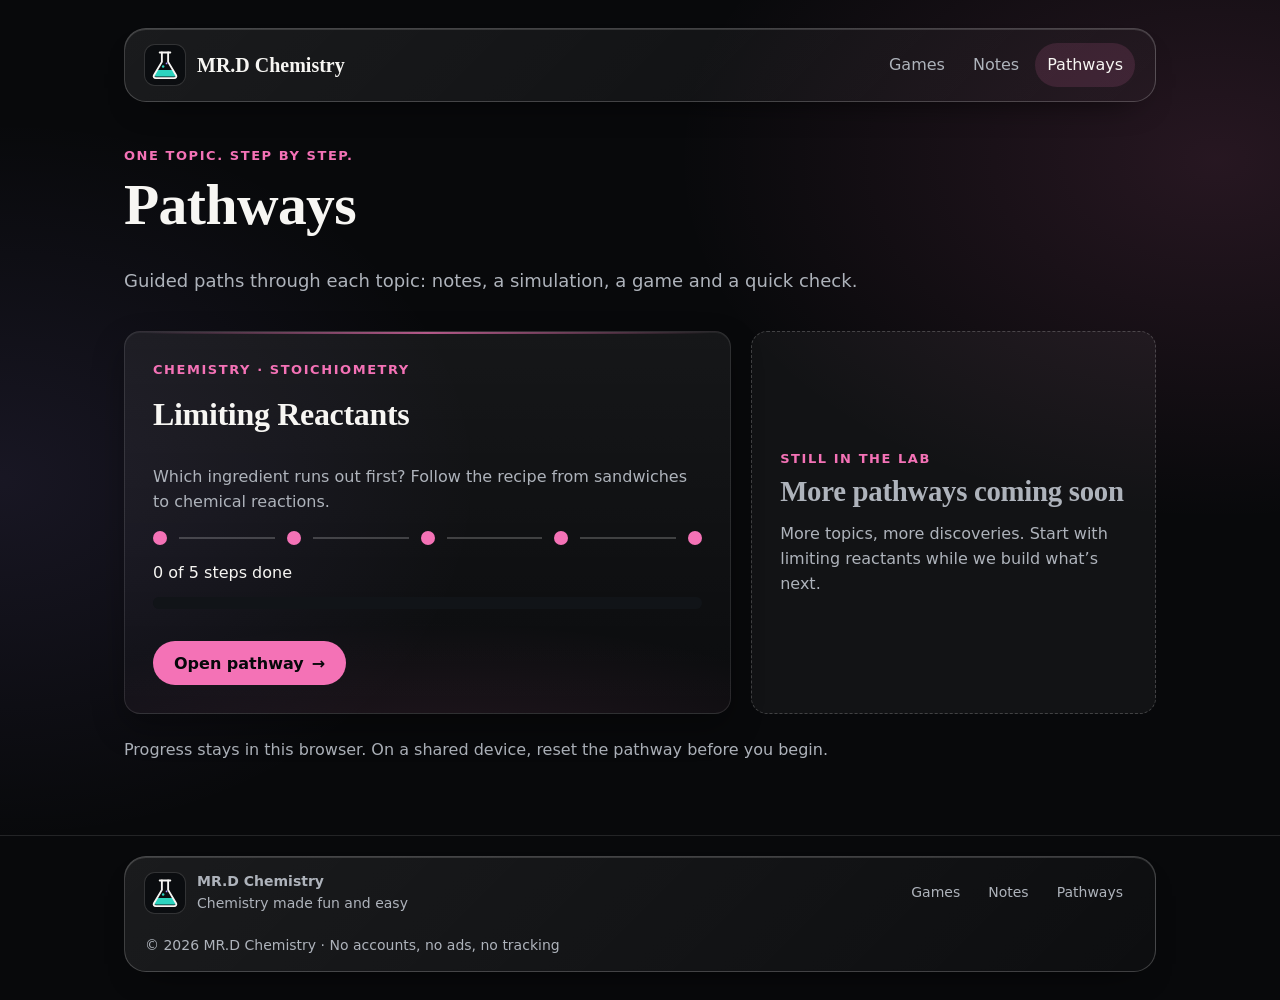
==== pathways/index.html @ d14702e9 "Add Pathways section with Limiting Reactants pathway and Recipe Builder sim New mrdchemistry.com/pat" ====
<!doctype html>
<html lang="en">
<head>
  <meta charset="utf-8">
  <meta name="viewport" content="width=device-width, initial-scale=1">
  <meta http-equiv="Content-Security-Policy" content="default-src 'self'; script-src 'self'; style-src 'self'; img-src 'self'; font-src 'none'; connect-src 'none'; object-src 'none'; base-uri 'none'; form-action 'none'">
  <title>Pathways | MR.D Chemistry</title>
  <meta name="description" content="Guided chemistry paths: notes, a simulation, a game and a quick check.">
  <meta name="theme-color" content="#08090b">
  <meta name="color-scheme" content="dark">
  <link rel="icon" href="../assets/favicon.svg" type="image/svg+xml">
  <link rel="stylesheet" href="../assets/site.css?v=20261103">
  <link rel="stylesheet" href="./assets/pathways.css?v=20261103">
  <script src="./assets/progress.js?v=20261103" defer></script>
  <script src="./assets/hub.js?v=20261103" defer></script>
</head>
<body class="pathways">
  <a class="skip-link" href="#main">Skip to content</a>
  <header class="site-header">
    <div class="wrap">
      <div class="site-header-inner">
        <a class="brand" href="../">
          <img class="brand-mark" src="../assets/favicon.svg" alt="" width="40" height="40">
          <span>MR.D Chemistry</span>
        </a>
        <nav class="top-nav" aria-label="Site"><a href="https://games.mrdchemistry.com/">Games</a>
          <a href="https://notes.mrdchemistry.com/">Notes</a>
          <a href="./" aria-current="page">Pathways</a></nav>
      </div>
    </div>
  </header>
  <main id="main" class="wrap ">
    <section class="intro" aria-labelledby="title">
      <p class="eyebrow">One topic. Step by step.</p>
      <h1 id="title">Pathways</h1>
      <p class="lead">Guided paths through each topic: notes, a simulation, a game and a quick check.</p>
    </section>
    <div class="pathway-grid">
      <article class="card pathway-card" data-status="ready" aria-labelledby="lr-title">
        <p class="eyebrow">Chemistry · Stoichiometry</p>
        <h2 id="lr-title">Limiting Reactants</h2>
        <p class="card-blurb">Which ingredient runs out first? Follow the recipe from sandwiches to chemical reactions.</p>
        <div class="pathway-preview" aria-hidden="true"><span class="preview-dot"></span><span class="preview-line"></span><span class="preview-dot"></span><span class="preview-line"></span><span class="preview-dot"></span><span class="preview-line"></span><span class="preview-dot"></span><span class="preview-line"></span><span class="preview-dot"></span></div>
        <div><span id="hub-progress">0 of 5 steps done</span><progress id="hub-meter" value="0" max="5" aria-labelledby="hub-progress"></progress></div>
        <div class="card-actions"><a class="btn btn-play" href="limiting-reactants/">Open pathway <span aria-hidden="true">→</span></a></div>
      </article>
      <section class="coming-soon" aria-labelledby="soon-title">
        <p class="eyebrow">Still in the lab</p>
        <h2 id="soon-title">More pathways coming soon</h2>
        <p>More topics, more discoveries. Start with limiting reactants while we build what’s next.</p>
      </section>
    </div>
    <p class="muted reset-area">Progress stays in this browser. On a shared device, reset the pathway before you begin.</p>
    <noscript><p class="notice">Turn on JavaScript to save and display your progress. You can still open the pathway and read the notes.</p></noscript>
  </main>
  <footer class="site-footer">
    <div class="wrap">
      <div class="footer-inner">
        <p class="footer-brand"><img class="brand-mark" src="../assets/favicon.svg" alt="" width="32" height="32"><span><strong>MR.D Chemistry</strong><br>Chemistry made fun and easy</span></p>
        <nav class="footer-nav" aria-label="Footer"><a href="https://games.mrdchemistry.com/">Games</a>
          <a href="https://notes.mrdchemistry.com/">Notes</a>
          <a href="./">Pathways</a></nav>
        <p class="footer-legal">© 2026 MR.D Chemistry · No accounts, no ads, no tracking</p>
      </div>
    </div>
  </footer>
</body>
</html>
---- assets/site.css ----
/*
  Mr. D's Chemistry Games — shared styles
  Used by the home page and every game page.
  Colours live in the :root block below; change them there and the whole site follows.
*/

:root {
  color-scheme: dark;

  /* Surfaces */
  --bg: #08090b;
  --bg-raised: #111418;
  --glass: rgba(255, 255, 255, 0.045);
  --glass-strong: rgba(255, 255, 255, 0.075);
  --line: rgba(255, 255, 255, 0.11);
  --line-strong: rgba(255, 255, 255, 0.2);

  /* Text */
  --text: #f7f6f3;
  --muted: #aeb3bb;
  --on-accent: #06080a;

  /* Chemistry accents */
  --teal: #2dd4bf;
  --teal-soft: rgba(45, 212, 191, 0.14);
  --amber: #fbbf24;
  --amber-soft: rgba(251, 191, 36, 0.14);
  --violet: #a78bfa;
  --violet-soft: rgba(167, 139, 250, 0.16);

  /* Feedback */
  --good: #34d399;
  --good-soft: rgba(52, 211, 153, 0.16);
  --bad: #fb7185;
  --bad-soft: rgba(251, 113, 133, 0.16);
  --focus: #fde68a;

  /* Shape and type */
  --radius: 16px;
  --radius-sm: 10px;
  --gutter: 16px;
  --maxw: 1080px;
  --serif: Georgia, "Times New Roman", Times, serif;
  --sans: system-ui, -apple-system, "Segoe UI", Roboto, "Helvetica Neue", Arial, sans-serif;
}

*,
*::before,
*::after {
  box-sizing: border-box;
}

[hidden] {
  display: none !important;
}

html {
  -webkit-text-size-adjust: 100%;
  text-size-adjust: 100%;
}

body {
  margin: 0;
  min-height: 100vh;
  min-height: 100svh; /* phones/iPads: the height with the browser toolbar showing, so short pages don't scroll */
  display: flex;
  flex-direction: column;
  background-color: var(--bg);
  background-image:
    radial-gradient(60rem 32rem at 90% -12rem, rgba(167, 139, 250, 0.10), transparent 70%),
    radial-gradient(50rem 30rem at -10% 4rem, rgba(45, 212, 191, 0.08), transparent 70%);
  background-repeat: no-repeat;
  color: var(--text);
  font-family: var(--sans);
  font-size: 1rem;
  line-height: 1.55;
  overflow-wrap: break-word;
}

h1,
h2,
h3 {
  font-family: var(--serif);
  font-weight: 700;
  line-height: 1.15;
  letter-spacing: -0.01em;
  margin: 0 0 0.5em;
}

p {
  margin: 0 0 1em;
}

a {
  color: var(--teal);
  text-underline-offset: 0.18em;
}

a:hover {
  color: #5eead4;
}

img,
svg {
  max-width: 100%;
}

:focus-visible {
  outline: 3px solid var(--focus);
  outline-offset: 3px;
}

.sr-only {
  position: absolute !important;
  width: 1px;
  height: 1px;
  padding: 0;
  margin: -1px;
  overflow: hidden;
  clip: rect(0, 0, 0, 0);
  white-space: nowrap;
  border: 0;
}

.wrap {
  width: 100%;
  max-width: var(--maxw);
  margin-left: auto;
  margin-right: auto;
  padding-left: var(--gutter);
  padding-right: var(--gutter);
}

/* ---------- Header ---------- */

.site-header {
  padding: 20px 0 8px;
}

.site-header-inner {
  display: flex;
  flex-wrap: wrap;
  align-items: center;
  justify-content: space-between;
  gap: 8px 20px;
}

.brand {
  display: flex;
  align-items: center;
  gap: 12px;
  margin: 0;
  font-family: var(--serif);
  font-size: clamp(1.4rem, 1.1rem + 1.6vw, 2rem);
  font-weight: 700;
  line-height: 1.15;
  color: var(--text);
  text-decoration: none;
}

.brand-mark {
  flex: none;
  width: 40px;
  height: 40px;
  border-radius: 10px;
  box-shadow: 0 0 0 1px var(--line);
}

.brand--small {
  font-size: 1rem;
  gap: 8px;
}

.brand--small .brand-mark {
  width: 28px;
  height: 28px;
  border-radius: 7px;
}

.header-link {
  display: inline-flex;
  align-items: center;
  min-height: 44px;
  font-size: 0.9375rem;
  color: var(--muted);
  text-decoration: none;
}

.header-link:hover {
  color: var(--text);
  text-decoration: underline;
}

/* ---------- Main + intro ---------- */

main {
  flex: 1 0 auto;
}

.intro {
  padding: 20px 0 28px;
  max-width: 40rem;
}

.eyebrow {
  margin: 0 0 6px;
  font-size: 0.8125rem;
  font-weight: 600;
  letter-spacing: 0.12em;
  text-transform: uppercase;
  color: var(--amber);
}

.lead {
  font-size: 1.125rem;
  color: var(--muted);
  margin: 0;
}

/* ---------- Buttons ---------- */

.btn {
  display: inline-flex;
  align-items: center;
  justify-content: center;
  gap: 8px;
  min-height: 44px;
  padding: 10px 20px;
  border: 1px solid transparent;
  border-radius: 999px;
  font: inherit;
  font-weight: 700;
  line-height: 1.2;
  text-align: center;
  text-decoration: none;
  cursor: pointer;
  touch-action: manipulation;
  -webkit-tap-highlight-color: transparent;
  transition: background-color 0.15s ease, border-color 0.15s ease, color 0.15s ease, transform 0.08s ease;
}

.btn:active {
  transform: translateY(1px);
}

.btn-primary {
  background: var(--teal);
  color: var(--on-accent);
}

.btn-primary:hover {
  background: #5eead4;
  color: var(--on-accent);
}

.btn-ghost {
  background: var(--glass);
  border-color: var(--line-strong);
  color: var(--text);
}

.btn-ghost:hover {
  background: var(--glass-strong);
  border-color: rgba(255, 255, 255, 0.35);
  color: var(--text);
}

.btn-lg {
  min-height: 52px;
  padding: 12px 32px;
  font-size: 1.125rem;
}

.btn-sm {
  min-height: 36px;
  padding: 6px 14px;
  font-size: 0.875rem;
}

/* ---------- Glass panel (shared by cards and games) ---------- */

.panel {
  position: relative;
  background:
    linear-gradient(180deg, rgba(255, 255, 255, 0.06), rgba(255, 255, 255, 0.02) 40%, rgba(255, 255, 255, 0.015));
  border: 1px solid var(--line);
  border-radius: var(--radius);
  box-shadow: inset 0 1px 0 rgba(255, 255, 255, 0.06), 0 18px 40px rgba(0, 0, 0, 0.35);
}

/* ---------- Game cards (home page) ---------- */

.game-grid {
  list-style: none;
  margin: 0;
  padding: 0;
  display: grid;
  grid-template-columns: repeat(auto-fill, minmax(min(100%, 260px), 1fr));
  gap: 16px;
}

.card {
  --accent: var(--teal);
  --accent-soft: var(--teal-soft);
  position: relative;
  display: flex;
  flex-direction: column;
  gap: 12px;
  padding: 20px;
  overflow: hidden;
  background:
    radial-gradient(120% 70% at 50% 125%, var(--accent-soft), transparent 70%),
    linear-gradient(180deg, rgba(255, 255, 255, 0.06), rgba(255, 255, 255, 0.015));
  border: 1px solid var(--line);
  border-radius: var(--radius);
  box-shadow: inset 0 1px 0 rgba(255, 255, 255, 0.06), 0 14px 32px rgba(0, 0, 0, 0.3);
  transition: border-color 0.2s ease, transform 0.2s ease;
}

/* thin "meniscus" line of colour along the top edge */
.card::before {
  content: "";
  position: absolute;
  top: 0;
  left: 20px;
  right: 20px;
  height: 2px;
  border-radius: 2px;
  background: linear-gradient(90deg, transparent, var(--accent), transparent);
  opacity: 0.7;
}

.card[data-accent="amber"] {
  --accent: var(--amber);
  --accent-soft: var(--amber-soft);
}

.card[data-accent="violet"] {
  --accent: var(--violet);
  --accent-soft: var(--violet-soft);
}

.card-icon {
  display: grid;
  place-items: center;
  width: 52px;
  height: 52px;
  border-radius: 14px;
  background: var(--accent-soft);
  border: 1px solid var(--line-strong);
  font-size: 28px;
  line-height: 1;
}

.card-title {
  margin: 4px 0 0;
  font-size: 1.375rem;
}

.card-blurb {
  margin: 0;
  color: var(--muted);
}

.card-actions {
  margin-top: auto;
  padding-top: 8px;
}

.card .btn-play {
  background: var(--accent);
  color: var(--on-accent);
}

/* Only on devices that really hover (mouse/trackpad): phones and iPads keep
   :hover stuck on whatever was tapped last. */
@media (hover: hover) {
  .card[data-status="ready"]:hover {
    border-color: var(--accent);
    transform: translateY(-2px);
  }

  .card .btn-play:hover {
    background: var(--text);
    color: var(--on-accent);
  }
}

/* No transform while pressed: a transform would shrink the card-sized ::after
   overlay below down to the button mid-click, so clicks on the card body would
   be lost. Show the press with a shadow instead. */
.card .btn-play:active {
  transform: none;
  box-shadow: inset 0 2px 6px rgba(0, 0, 0, 0.35);
}

/* make the whole card tappable, while the Play link stays the one real link */
.card .btn-play::after {
  content: "";
  position: absolute;
  top: 0;
  right: 0;
  bottom: 0;
  left: 0;
  border-radius: var(--radius);
}

.card[data-status="coming-soon"] .card-icon {
  filter: grayscale(0.6);
  opacity: 0.85;
}

.badge {
  display: inline-flex;
  align-items: center;
  min-height: 36px;
  padding: 6px 14px;
  border: 1px dashed var(--line-strong);
  border-radius: 999px;
  font-size: 0.875rem;
  font-weight: 600;
  color: var(--muted);
}

.notice {
  padding: 20px;
  color: var(--muted);
}

/* ---------- Footer ---------- */

.site-footer {
  margin-top: 56px;
  border-top: 1px solid var(--line);
  padding: 20px 0 28px;
  font-size: 0.875rem;
  color: var(--muted);
}

.site-footer p {
  margin: 0;
}

kbd {
  display: inline-block;
  min-width: 1.6em;
  padding: 0 0.35em;
  border: 1px solid var(--line-strong);
  border-bottom-width: 2px;
  border-radius: 5px;
  background: var(--glass);
  font-family: var(--sans);
  font-size: 0.85em;
  line-height: 1.5;
  text-align: center;
}

@media (min-width: 720px) {
  :root {
    --gutter: 24px;
  }

  .site-header {
    padding-top: 28px;
  }

  .intro {
    padding: 28px 0 36px;
  }
}

@media (prefers-reduced-motion: reduce) {
  *,
  *::before,
  *::after {
    animation-duration: 0.01ms !important;
    animation-iteration-count: 1 !important;
    transition-duration: 0.01ms !important;
    scroll-behavior: auto !important;
  }

  .card[data-status="ready"]:hover,
  .btn:active {
    transform: none;
  }
}
---- pathways/assets/pathways.css ----
/* Pathways: static rose-tinted glass, shared by the hub, lesson and check. */
:root { --rose: #f472b6; --rose-soft: rgba(244, 114, 182, 0.13); }
body.pathways {
  background-color: var(--bg);
  background-image: radial-gradient(45rem 30rem at 95% 10rem, rgba(244,114,182,.13), transparent 75%), radial-gradient(40rem 30rem at 0 30rem, rgba(167,139,250,.10), transparent 75%);
}
.pathways a { color: var(--rose); }
.pathways a:hover { color: #fbcfe8; }
.pathways .brand { color: var(--text); min-height: 44px; }
.pathways .site-header-inner, .pathways .footer-inner {
  padding: 14px 20px; border: 1px solid var(--line-strong); border-radius: 22px;
  background: linear-gradient(135deg, rgba(255,255,255,.075), rgba(255,255,255,.025));
  box-shadow: inset 0 1px 0 rgba(255,255,255,.15), 0 16px 36px -24px #000;
}
.pathways .brand { font-size: 1.25rem; }
.pathways .top-nav, .pathways .footer-nav { display: flex; flex-wrap: wrap; gap: 4px; }
.pathways .top-nav a, .pathways .footer-nav a { display: inline-flex; align-items: center; justify-content: center; min-height: 44px; padding: 8px 12px; border-radius: 999px; color: var(--muted); text-decoration: none; }
.pathways .top-nav a[aria-current], .pathways .top-nav a:hover, .pathways .footer-nav a:hover { color: var(--text); background: var(--rose-soft); }
.skip-link { position: absolute; top: -100px; left: 16px; z-index: 10; padding: 12px 18px; background: var(--bg-raised); }
.skip-link:focus { top: 10px; }
.pathways main { padding-top: 24px; }
.pathways .intro { max-width: 46rem; padding-top: 12px; }
.pathways h1 { font-size: clamp(2.3rem, 5vw, 3.6rem); }
.pathways h2 { font-size: clamp(1.35rem, 3vw, 1.8rem); }
.pathways .eyebrow { color: var(--rose); }
.pathways .btn-rose { background: var(--rose); color: var(--on-accent); }
.pathways .btn-rose:hover { background: #f9a8d4; color: var(--on-accent); }
.pathways .btn-ghost { color: var(--text); }
.pathways .btn-sm { min-height: 44px; }
.pathways .btn:disabled { cursor: default; opacity: .7; }
.pathways .panel { background: radial-gradient(90% 100% at 0 0, var(--rose-soft), transparent 75%), linear-gradient(160deg, rgba(255,255,255,.055), rgba(255,255,255,.02)); }
.pathways .panel-pad { padding: clamp(20px, 4vw, 32px); }
.pathways .muted { color: var(--muted); }
.pathways .back-link { display: inline-flex; align-items: center; min-height: 44px; margin-bottom: 8px; }
.pathway-grid { display: grid; grid-template-columns: 1.5fr 1fr; gap: 20px; }
.pathways .pathway-card { --accent: var(--rose); --accent-soft: var(--rose-soft); padding: 28px; gap: 16px; }
.pathway-card h2 { font-size: 2rem; }
.pathway-card p { margin: 0; }
.pathway-card .card-actions { margin-top: 8px; }
.pathway-preview { display: flex; gap: 12px; align-items: center; color: var(--rose); }
.preview-dot { width: 14px; height: 14px; border-radius: 50%; background: currentColor; }
.preview-line { flex: 1; height: 2px; background: var(--line-strong); }
.pathways .coming-soon { display: flex; flex-direction: column; justify-content: center; padding: 28px; background: var(--glass); color: var(--muted); border: 1px dashed var(--line-strong); border-radius: var(--radius); }
.coming-soon h2 { color: var(--muted); }
.coming-soon p:last-child { margin: 0; }
.pathways progress { display: block; width: 100%; height: 12px; margin: 12px 0 0; border: 0; border-radius: 999px; overflow: hidden; background: var(--bg-raised); accent-color: var(--rose); }
.pathways progress::-webkit-progress-bar { background: var(--bg-raised); border-radius: 999px; }
.pathways progress::-webkit-progress-value { background: var(--rose); border-radius: 999px; }
.pathways progress::-moz-progress-bar { background: var(--rose); border-radius: 999px; }
.pathway-layout { display: grid; grid-template-columns: minmax(0, 1fr) 270px; gap: 32px; align-items: start; }
.progress-summary p { margin: 0; }
.path-stations { list-style: none; padding: 0; margin: 24px 0 0; }
.station { position: relative; padding: 0 0 20px 62px; }
.station::before { content: ''; position: absolute; left: 22px; top: 42px; bottom: 0; width: 2px; background: var(--line-strong); }
.station:last-child::before { display: none; }
.station-number { position: absolute; left: 0; top: 0; width: 46px; height: 46px; display: grid; place-items: center; border-radius: 50%; border: 1px solid var(--line-strong); background: var(--bg-raised); font-weight: 700; }
.station-body { padding: 20px; border: 1px solid var(--line); border-radius: var(--radius); background: var(--glass); }
.station h2 { font-size: 1.3rem; margin-top: 6px; }
.station p { margin-bottom: 10px; color: var(--muted); }
.station-status { font-size: .8125rem; font-weight: 700; color: var(--muted); }
.station[data-state="next"] .station-body { background: var(--rose-soft); border-color: var(--rose); }
.station[data-state="next"] .station-number { background: var(--rose); color: var(--on-accent); }
.station[data-state="next"] .station-status { color: var(--rose); }
.station[data-state="done"] .station-number { border-color: var(--good); color: var(--good); }
.station[data-state="done"] .station-status { color: var(--good); }
.step-anyway { display: inline-flex; align-items: center; min-height: 44px; font-size: .875rem; padding: 8px 0; }
.pathways .lock-hint { font-size: .875rem; margin: 4px 0 0; }
.mole-note img { display: block; margin: 0 auto 16px; }
.mole-note p:last-child { margin-bottom: 0; }
.reset-area { margin-top: 24px; }
.reset-actions, .quiz-actions { display: flex; flex-wrap: wrap; gap: 12px; }
.reset-area p { margin: 10px 0 0; font-size: .875rem; }
.completion { display: flex; align-items: center; gap: 24px; margin-top: 24px; border-color: var(--good); }
.completion img { flex: none; }
.completion p { margin: 0; }
.pathways .reading-width { max-width: 800px; }
.lesson { display: grid; gap: 20px; }
.lesson h2 { margin-bottom: 16px; }
.lesson p:last-child { margin: 0; }
.lesson-intro { display: flex; align-items: center; gap: 20px; }
.lesson-intro img { flex: none; }
.equation { font-size: 1.2rem; font-weight: 700; color: var(--text); line-height: 1.7; }
.formula { padding: 14px 16px; border-left: 3px solid var(--rose); background: var(--glass); border-radius: 0 var(--radius-sm) var(--radius-sm) 0; }
.lesson ol { padding-left: 24px; margin-bottom: 0; }
.lesson li + li { margin-top: 10px; }
.lesson dl { margin: 0; }
.lesson dt { font-weight: 700; color: var(--rose); }
.lesson dd { margin: 4px 0 16px; }
.lesson dd:last-child { margin-bottom: 0; }
.finish-notes { margin-top: 24px; }
.quiz-shell { max-width: 760px; }
.question-count { color: var(--rose); font-weight: 700; }
.quiz-question { line-height: 1.5; font-family: var(--sans); font-size: 1.2rem; letter-spacing: normal; }
.quiz-options { border: 0; margin: 20px 0; padding: 0; min-width: 0; }
.quiz-options legend, .numeric-label { font-weight: 600; margin-bottom: 10px; }
.choice { display: flex; align-items: center; gap: 12px; min-height: 52px; padding: 12px 16px; margin-top: 10px; border: 1px solid #747780; background: var(--glass); border-radius: var(--radius-sm); cursor: pointer; }
.choice:has(input:checked) { border-color: var(--rose); background: var(--rose-soft); }
.choice:has(input:focus-visible) { outline: 3px solid var(--focus); outline-offset: 3px; }
.choice input { accent-color: var(--rose); width: 20px; height: 20px; margin: 0; flex: none; }
.numeric-label { display: block; margin-top: 20px; }
.numeric-answer { width: 100%; max-width: 320px; min-height: 48px; padding: 10px 14px; border: 1px solid #747780; border-radius: var(--radius-sm); color: var(--text); background: var(--bg-raised); font: inherit; }
.numeric-help { margin-top: 8px; color: var(--muted); font-size: .875rem; }
.quiz-error { color: var(--bad); margin-top: 12px; }
.feedback { margin-top: 24px; padding: 20px; border-radius: var(--radius); border: 1px solid var(--bad); background: var(--bad-soft); }
.feedback.is-correct { border-color: var(--good); background: var(--good-soft); }
.feedback h3 { font-family: var(--sans); font-size: 1.125rem; }
.feedback p { margin: 0; }
.quiz-actions { margin-top: 24px; }
.score { font-size: 3rem; font-weight: 700; color: var(--rose); margin: 8px 0; }
.pathways .footer-inner { display: flex; align-items: center; justify-content: space-between; flex-wrap: wrap; gap: 20px; }
.pathways .footer-brand { display: flex; align-items: center; gap: 12px; }
.pathways .footer-legal { width: 100%; }
@media (max-width: 760px) {
  .pathway-grid, .pathway-layout { grid-template-columns: minmax(0, 1fr); }
  .pathway-layout { gap: 24px; }
  .mole-note { display: flex; align-items: center; gap: 16px; }
  .mole-note img { width: 80px; height: 80px; margin: 0; flex: none; }
}
@media (max-width: 440px) {
  .pathways .site-header-inner { padding: 12px; gap: 8px; }
  .pathways .top-nav { width: 100%; }
  .pathways .top-nav a { flex: 1; }
  .station { padding-left: 50px; }
  .station-body { padding: 16px; }
  .station-number { width: 38px; height: 38px; }
  .station::before { left: 18px; top: 38px; }
  .lesson-intro, .completion { flex-direction: column; align-items: flex-start; gap: 12px; }
  .lesson-intro img { width: 80px; height: 80px; }
}
@media (prefers-reduced-motion: reduce) {
  .pathways *, .pathways *::before, .pathways *::after { animation: none !important; transition: none !important; scroll-behavior: auto !important; }
}
@media (prefers-contrast: more), (prefers-reduced-transparency: reduce) {
  .pathways .panel, .pathways .card, .pathways .station-body, .pathways .site-header-inner, .pathways .footer-inner { background: var(--bg-raised); border-color: var(--muted); }
}
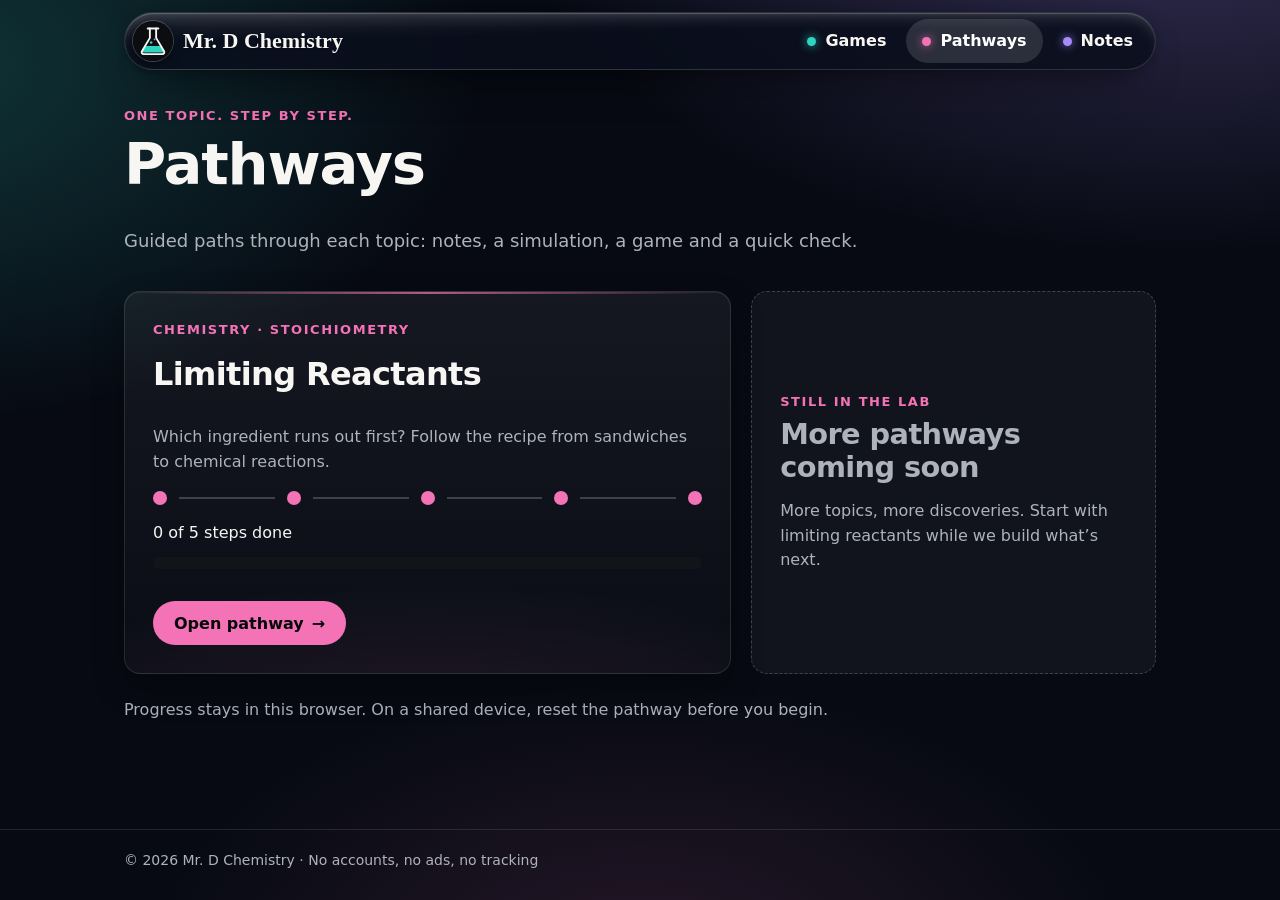
==== commit 9892e0cc: "Unify the site look: shared bar, unit strip, compact cards - Rename to Mr. D Chemistry; navigation o" ====
--- a/pathways/index.html
+++ b/pathways/index.html
@@ -4,28 +4,31 @@
   <meta charset="utf-8">
   <meta name="viewport" content="width=device-width, initial-scale=1">
   <meta http-equiv="Content-Security-Policy" content="default-src 'self'; script-src 'self'; style-src 'self'; img-src 'self'; font-src 'none'; connect-src 'none'; object-src 'none'; base-uri 'none'; form-action 'none'">
-  <title>Pathways | MR.D Chemistry</title>
+  <title>Pathways — Mr. D Chemistry</title>
   <meta name="description" content="Guided chemistry paths: notes, a simulation, a game and a quick check.">
   <meta name="theme-color" content="#08090b">
   <meta name="color-scheme" content="dark">
   <link rel="icon" href="../assets/favicon.svg" type="image/svg+xml">
   <link rel="stylesheet" href="../assets/site.css?v=20261103">
-  <link rel="stylesheet" href="./assets/pathways.css?v=20261103">
+  <link rel="stylesheet" href="../assets/site-bar.css?v=20261115b">
+  <link rel="stylesheet" href="./assets/pathways.css?v=20261115">
   <script src="./assets/progress.js?v=20261103" defer></script>
   <script src="./assets/hub.js?v=20261103" defer></script>
 </head>
-<body class="pathways">
+<body class="pathways has-site-bar">
   <a class="skip-link" href="#main">Skip to content</a>
-  <header class="site-header">
+  <header class="site-bar-wrap">
     <div class="wrap">
-      <div class="site-header-inner">
-        <a class="brand" href="../">
-          <img class="brand-mark" src="../assets/favicon.svg" alt="" width="40" height="40">
-          <span>MR.D Chemistry</span>
+      <div class="site-bar">
+        <a class="site-bar-brand" href="https://mrdchemistry.com/">
+          <img src="../assets/favicon.svg" alt="" width="40" height="40">
+          <span>Mr. D Chemistry</span>
         </a>
-        <nav class="top-nav" aria-label="Site"><a href="https://games.mrdchemistry.com/">Games</a>
-          <a href="https://notes.mrdchemistry.com/">Notes</a>
-          <a href="./" aria-current="page">Pathways</a></nav>
+        <nav class="site-bar-nav" aria-label="Site">
+          <a class="nav-games" href="https://games.mrdchemistry.com/">Games</a>
+          <a class="nav-pathways" href="https://mrdchemistry.com/pathways/" aria-current="page">Pathways</a>
+          <a class="nav-notes" href="https://notes.mrdchemistry.com/">Notes</a>
+        </nav>
       </div>
     </div>
   </header>
@@ -53,16 +56,6 @@
     <p class="muted reset-area">Progress stays in this browser. On a shared device, reset the pathway before you begin.</p>
     <noscript><p class="notice">Turn on JavaScript to save and display your progress. You can still open the pathway and read the notes.</p></noscript>
   </main>
-  <footer class="site-footer">
-    <div class="wrap">
-      <div class="footer-inner">
-        <p class="footer-brand"><img class="brand-mark" src="../assets/favicon.svg" alt="" width="32" height="32"><span><strong>MR.D Chemistry</strong><br>Chemistry made fun and easy</span></p>
-        <nav class="footer-nav" aria-label="Footer"><a href="https://games.mrdchemistry.com/">Games</a>
-          <a href="https://notes.mrdchemistry.com/">Notes</a>
-          <a href="./">Pathways</a></nav>
-        <p class="footer-legal">© 2026 MR.D Chemistry · No accounts, no ads, no tracking</p>
-      </div>
-    </div>
-  </footer>
+  <footer class="site-foot"><div class="wrap"><p>© 2026 Mr. D Chemistry · No accounts, no ads, no tracking</p></div></footer>
 </body>
 </html>
--- a/assets/site-bar.css
+++ b/assets/site-bar.css
@@ -0,0 +1,235 @@
+/*
+  Mr. D Chemistry — shared site bar, page background and heading style.
+  ONE copy of this file lives in each site's assets/ folder (games, notes, and the
+  homepage repo for Pathways). Keep the copies identical: edit shared/site-bar.css,
+  then copy it over the others.
+
+  Use:  <body class="has-site-bar"> and the header markup in shared/SPEC.md.
+  Needs the variables from site.css (--text, --muted, --teal, --violet, --serif, --sans).
+*/
+
+:root {
+  --field: #070a13;
+  --pink: #f472b6;
+}
+
+/* ---------- Page background: the homepage's colour field, turned down ---------- */
+
+body.has-site-bar {
+  background-color: var(--field);
+  background-image:
+    radial-gradient(60rem 34rem at 92% -8rem, rgba(167, 139, 250, 0.30), transparent 70%),
+    radial-gradient(52rem 32rem at -8% 4rem, rgba(45, 212, 191, 0.22), transparent 70%),
+    radial-gradient(44rem 26rem at 50% 108%, rgba(244, 114, 182, 0.13), transparent 70%);
+  background-repeat: no-repeat;
+}
+
+/* ---------- Headings: bold sans everywhere; serif is for the brand name only ---------- */
+
+body.has-site-bar h1,
+body.has-site-bar h2,
+body.has-site-bar h3 {
+  font-family: var(--sans);
+  font-weight: 800;
+  letter-spacing: -0.02em;
+}
+
+/* ---------- The bar ---------- */
+
+.site-bar-wrap {
+  position: relative;
+  z-index: 20;
+  padding: 14px 0 0;
+}
+
+.site-bar {
+  display: flex;
+  align-items: center;
+  width: -webkit-fit-content;
+  width: fit-content;
+  max-width: 100%;
+  padding: 6px 18px 6px 6px;
+  border: 1px solid rgba(255, 255, 255, 0.14);
+  border-radius: 999px;
+  background-color: rgba(10, 14, 28, 0.86);
+  background-image: radial-gradient(120% 90% at 0% 0%, rgba(255, 255, 255, 0.08), rgba(255, 255, 255, 0) 55%);
+  box-shadow:
+    inset 0 1px 1px rgba(255, 255, 255, 0.2),
+    inset 0 12px 20px -16px rgba(255, 255, 255, 0.42),
+    0 22px 44px -20px rgba(0, 0, 0, 0.8),
+    0 2px 8px rgba(0, 0, 0, 0.22);
+}
+
+.site-bar-brand {
+  display: inline-flex;
+  align-items: center;
+  gap: 10px;
+  min-height: 44px;
+  margin: 0;
+  font-family: var(--serif);
+  font-size: 1.25rem;
+  font-weight: 700;
+  line-height: 1.15;
+  color: var(--text);
+  text-decoration: none;
+  text-shadow: 0 1px 2px rgba(0, 0, 0, 0.35);
+}
+
+.site-bar-brand:hover {
+  color: #fff;
+}
+
+.site-bar-brand img {
+  flex: none;
+  width: 34px;
+  height: 34px;
+  border-radius: 999px;
+  box-shadow: 0 0 0 1px rgba(255, 255, 255, 0.22), 0 4px 10px rgba(0, 0, 0, 0.4);
+}
+
+/* Phones: Games / Pathways / Notes float in a tab bar at the bottom of the screen */
+.site-bar-nav {
+  position: fixed;
+  z-index: 30;
+  left: 0;
+  right: 0;
+  bottom: 12px;
+  display: grid;
+  grid-template-columns: 1fr 1fr 1fr;
+  gap: 4px;
+  width: min(420px, calc(100% - 24px));
+  margin: 0 auto;
+  padding: 5px;
+  border: 1px solid rgba(255, 255, 255, 0.14);
+  border-radius: 999px;
+  background-color: rgba(10, 14, 28, 0.94);
+  box-shadow: inset 0 1px 1px rgba(255, 255, 255, 0.2), 0 22px 44px -20px rgba(0, 0, 0, 0.8), 0 2px 8px rgba(0, 0, 0, 0.3);
+}
+
+.site-bar-nav a {
+  display: inline-flex;
+  align-items: center;
+  justify-content: center;
+  gap: 9px;
+  min-height: 48px;
+  padding: 0 12px;
+  border-radius: 999px;
+  color: var(--text);
+  font-weight: 700;
+  text-decoration: none;
+  -webkit-tap-highlight-color: transparent;
+  transition: background-color 0.2s ease;
+}
+
+.site-bar-nav a::before {
+  content: "";
+  flex: none;
+  width: 9px;
+  height: 9px;
+  border-radius: 50%;
+  background: var(--teal);
+  box-shadow: 0 0 10px rgba(45, 212, 191, 0.8);
+}
+
+.site-bar-nav .nav-pathways::before {
+  background: var(--pink);
+  box-shadow: 0 0 10px rgba(244, 114, 182, 0.8);
+}
+
+.site-bar-nav .nav-notes::before {
+  background: var(--violet);
+  box-shadow: 0 0 10px rgba(167, 139, 250, 0.8);
+}
+
+.site-bar-nav a:hover,
+.site-bar-nav a:active,
+.site-bar-nav a[aria-current="page"] {
+  background-color: rgba(255, 255, 255, 0.13);
+  color: #fff;
+}
+
+/* room at the bottom of the page so the phone tab bar never covers the last line */
+@media (max-width: 719px) {
+  body.has-site-bar {
+    padding-bottom: 84px;
+  }
+
+  html {
+    scroll-padding-bottom: 84px;
+  }
+}
+
+/* 720px and up: one bar across the top, brand left, links right; it stays put while scrolling */
+@media (min-width: 720px) {
+  html {
+    scroll-padding-top: 86px;
+  }
+
+  .site-bar-wrap {
+    position: -webkit-sticky;
+    position: sticky;
+    top: 0;
+    padding-top: 12px;
+  }
+
+  .site-bar {
+    justify-content: space-between;
+    gap: 16px;
+    width: auto;
+    padding: 6px 6px 6px 8px;
+  }
+
+  .site-bar-brand {
+    font-size: 1.375rem;
+  }
+
+  .site-bar-brand img {
+    width: 40px;
+    height: 40px;
+  }
+
+  .site-bar-nav {
+    position: static;
+    display: flex;
+    gap: 4px;
+    width: auto;
+    margin: 0;
+    padding: 0;
+    border: 0;
+    background: none;
+    box-shadow: none;
+  }
+
+  .site-bar-nav a {
+    min-height: 44px;
+    padding: 0 16px;
+  }
+}
+
+/* ---------- Footer: name and promise only (no links; the bar has them) ---------- */
+
+.site-foot {
+  margin-top: 56px;
+  border-top: 1px solid var(--line);
+  padding: 20px 0 28px;
+  font-size: 0.875rem;
+  color: var(--muted);
+}
+
+.site-foot p {
+  margin: 0;
+}
+
+@media (prefers-reduced-motion: reduce) {
+  .site-bar-nav a {
+    transition: none;
+  }
+}
+
+@media (prefers-contrast: more) {
+  .site-bar,
+  .site-bar-nav {
+    background-color: #0b0f1d;
+    border-color: var(--muted);
+  }
+}
--- a/pathways/assets/pathways.css
+++ b/pathways/assets/pathways.css
@@ -1,21 +1,7 @@
 /* Pathways: static rose-tinted glass, shared by the hub, lesson and check. */
 :root { --rose: #f472b6; --rose-soft: rgba(244, 114, 182, 0.13); }
-body.pathways {
-  background-color: var(--bg);
-  background-image: radial-gradient(45rem 30rem at 95% 10rem, rgba(244,114,182,.13), transparent 75%), radial-gradient(40rem 30rem at 0 30rem, rgba(167,139,250,.10), transparent 75%);
-}
-.pathways a { color: var(--rose); }
-.pathways a:hover { color: #fbcfe8; }
-.pathways .brand { color: var(--text); min-height: 44px; }
-.pathways .site-header-inner, .pathways .footer-inner {
-  padding: 14px 20px; border: 1px solid var(--line-strong); border-radius: 22px;
-  background: linear-gradient(135deg, rgba(255,255,255,.075), rgba(255,255,255,.025));
-  box-shadow: inset 0 1px 0 rgba(255,255,255,.15), 0 16px 36px -24px #000;
-}
-.pathways .brand { font-size: 1.25rem; }
-.pathways .top-nav, .pathways .footer-nav { display: flex; flex-wrap: wrap; gap: 4px; }
-.pathways .top-nav a, .pathways .footer-nav a { display: inline-flex; align-items: center; justify-content: center; min-height: 44px; padding: 8px 12px; border-radius: 999px; color: var(--muted); text-decoration: none; }
-.pathways .top-nav a[aria-current], .pathways .top-nav a:hover, .pathways .footer-nav a:hover { color: var(--text); background: var(--rose-soft); }
+.pathways main a { color: var(--rose); }
+.pathways main a:hover { color: #fbcfe8; }
 .skip-link { position: absolute; top: -100px; left: 16px; z-index: 10; padding: 12px 18px; background: var(--bg-raised); }
 .skip-link:focus { top: 10px; }
 .pathways main { padding-top: 24px; }
@@ -107,9 +93,6 @@
 .feedback p { margin: 0; }
 .quiz-actions { margin-top: 24px; }
 .score { font-size: 3rem; font-weight: 700; color: var(--rose); margin: 8px 0; }
-.pathways .footer-inner { display: flex; align-items: center; justify-content: space-between; flex-wrap: wrap; gap: 20px; }
-.pathways .footer-brand { display: flex; align-items: center; gap: 12px; }
-.pathways .footer-legal { width: 100%; }
 @media (max-width: 760px) {
   .pathway-grid, .pathway-layout { grid-template-columns: minmax(0, 1fr); }
   .pathway-layout { gap: 24px; }
@@ -117,9 +100,6 @@
   .mole-note img { width: 80px; height: 80px; margin: 0; flex: none; }
 }
 @media (max-width: 440px) {
-  .pathways .site-header-inner { padding: 12px; gap: 8px; }
-  .pathways .top-nav { width: 100%; }
-  .pathways .top-nav a { flex: 1; }
   .station { padding-left: 50px; }
   .station-body { padding: 16px; }
   .station-number { width: 38px; height: 38px; }
@@ -131,5 +111,5 @@
   .pathways *, .pathways *::before, .pathways *::after { animation: none !important; transition: none !important; scroll-behavior: auto !important; }
 }
 @media (prefers-contrast: more), (prefers-reduced-transparency: reduce) {
-  .pathways .panel, .pathways .card, .pathways .station-body, .pathways .site-header-inner, .pathways .footer-inner { background: var(--bg-raised); border-color: var(--muted); }
+  .pathways .panel, .pathways .card, .pathways .station-body { background: var(--bg-raised); border-color: var(--muted); }
 }
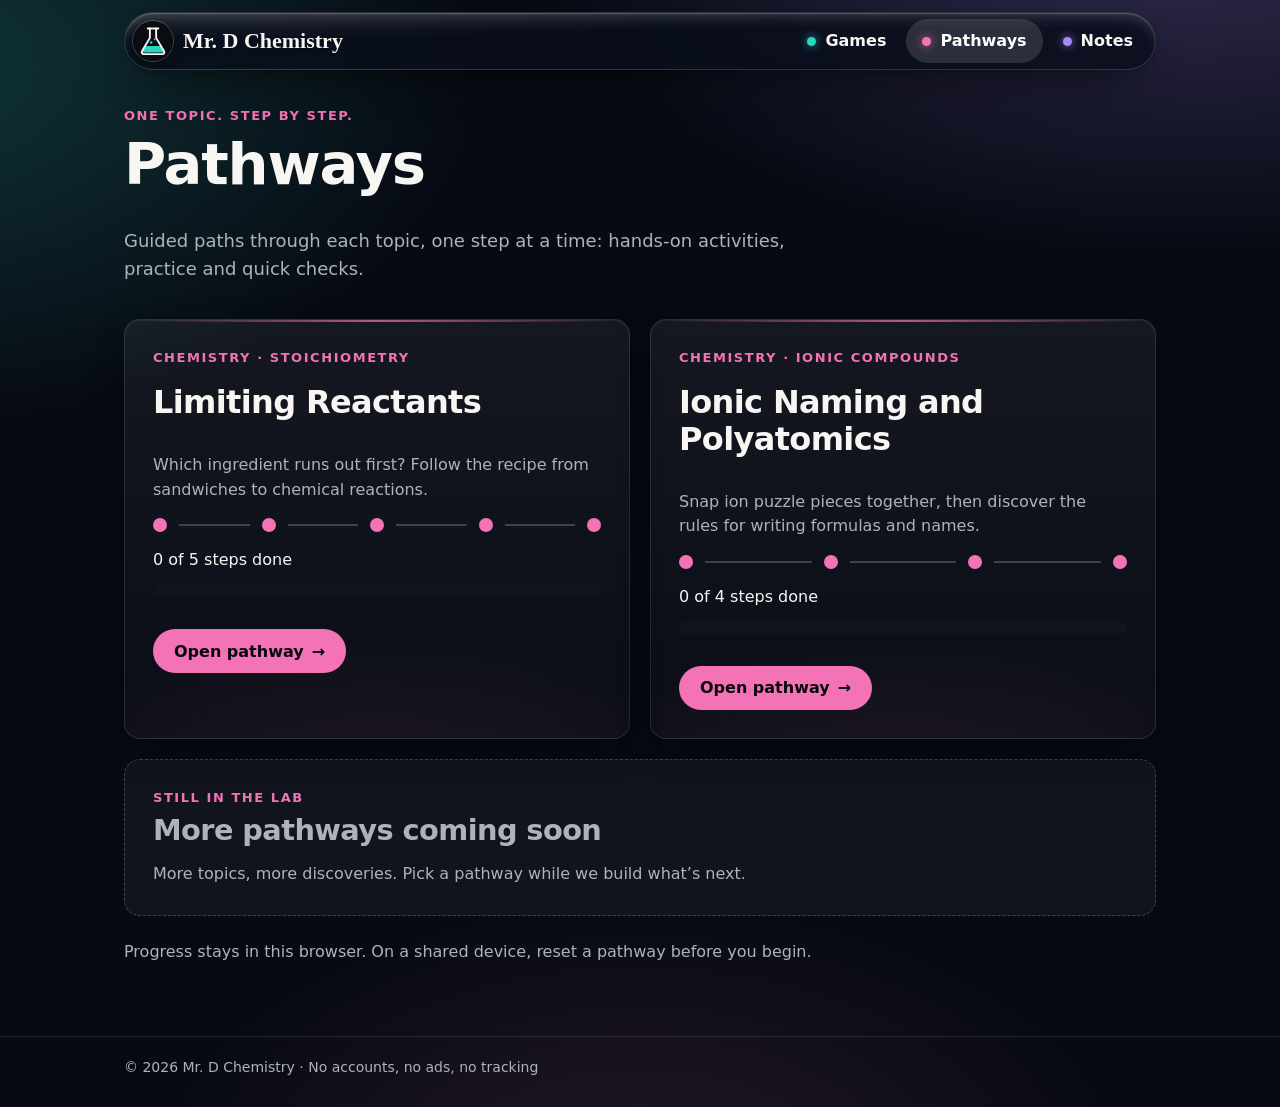
==== commit 7ed67401: "Add Ionic Naming and Polyatomics pathway Digital version of the ionic formulas and naming worksheet:" ====
--- a/pathways/index.html
+++ b/pathways/index.html
@@ -5,15 +5,15 @@
   <meta name="viewport" content="width=device-width, initial-scale=1">
   <meta http-equiv="Content-Security-Policy" content="default-src 'self'; script-src 'self'; style-src 'self'; img-src 'self'; font-src 'none'; connect-src 'none'; object-src 'none'; base-uri 'none'; form-action 'none'">
   <title>Pathways — Mr. D Chemistry</title>
-  <meta name="description" content="Guided chemistry paths: notes, a simulation, a game and a quick check.">
+  <meta name="description" content="Guided chemistry paths through each topic, one step at a time.">
   <meta name="theme-color" content="#08090b">
   <meta name="color-scheme" content="dark">
   <link rel="icon" href="../assets/favicon.svg" type="image/svg+xml">
   <link rel="stylesheet" href="../assets/site.css?v=20261103">
   <link rel="stylesheet" href="../assets/site-bar.css?v=20261115b">
-  <link rel="stylesheet" href="./assets/pathways.css?v=20261115">
-  <script src="./assets/progress.js?v=20261103" defer></script>
-  <script src="./assets/hub.js?v=20261103" defer></script>
+  <link rel="stylesheet" href="./assets/pathways.css?v=20261123">
+  <script src="./assets/progress.js?v=20261123" defer></script>
+  <script src="./assets/hub.js?v=20261123" defer></script>
 </head>
 <body class="pathways has-site-bar">
   <a class="skip-link" href="#main">Skip to content</a>
@@ -36,24 +36,32 @@
     <section class="intro" aria-labelledby="title">
       <p class="eyebrow">One topic. Step by step.</p>
       <h1 id="title">Pathways</h1>
-      <p class="lead">Guided paths through each topic: notes, a simulation, a game and a quick check.</p>
+      <p class="lead">Guided paths through each topic, one step at a time: hands-on activities, practice and quick checks.</p>
     </section>
     <div class="pathway-grid">
-      <article class="card pathway-card" data-status="ready" aria-labelledby="lr-title">
+      <article class="card pathway-card" data-status="ready" data-pathway-card="limiting-reactants" aria-labelledby="lr-title">
         <p class="eyebrow">Chemistry · Stoichiometry</p>
         <h2 id="lr-title">Limiting Reactants</h2>
         <p class="card-blurb">Which ingredient runs out first? Follow the recipe from sandwiches to chemical reactions.</p>
         <div class="pathway-preview" aria-hidden="true"><span class="preview-dot"></span><span class="preview-line"></span><span class="preview-dot"></span><span class="preview-line"></span><span class="preview-dot"></span><span class="preview-line"></span><span class="preview-dot"></span><span class="preview-line"></span><span class="preview-dot"></span></div>
-        <div><span id="hub-progress">0 of 5 steps done</span><progress id="hub-meter" value="0" max="5" aria-labelledby="hub-progress"></progress></div>
+        <div><span class="hub-progress" id="lr-progress">0 of 5 steps done</span><progress value="0" max="5" aria-labelledby="lr-progress"></progress></div>
         <div class="card-actions"><a class="btn btn-play" href="limiting-reactants/">Open pathway <span aria-hidden="true">→</span></a></div>
+      </article>
+      <article class="card pathway-card" data-status="ready" data-pathway-card="ionic-naming" aria-labelledby="in-title">
+        <p class="eyebrow">Chemistry · Ionic Compounds</p>
+        <h2 id="in-title">Ionic Naming and Polyatomics</h2>
+        <p class="card-blurb">Snap ion puzzle pieces together, then discover the rules for writing formulas and names.</p>
+        <div class="pathway-preview" aria-hidden="true"><span class="preview-dot"></span><span class="preview-line"></span><span class="preview-dot"></span><span class="preview-line"></span><span class="preview-dot"></span><span class="preview-line"></span><span class="preview-dot"></span></div>
+        <div><span class="hub-progress" id="in-progress">0 of 4 steps done</span><progress value="0" max="4" aria-labelledby="in-progress"></progress></div>
+        <div class="card-actions"><a class="btn btn-play" href="ionic-naming/">Open pathway <span aria-hidden="true">→</span></a></div>
       </article>
       <section class="coming-soon" aria-labelledby="soon-title">
         <p class="eyebrow">Still in the lab</p>
         <h2 id="soon-title">More pathways coming soon</h2>
-        <p>More topics, more discoveries. Start with limiting reactants while we build what’s next.</p>
+        <p>More topics, more discoveries. Pick a pathway while we build what’s next.</p>
       </section>
     </div>
-    <p class="muted reset-area">Progress stays in this browser. On a shared device, reset the pathway before you begin.</p>
+    <p class="muted reset-area">Progress stays in this browser. On a shared device, reset a pathway before you begin.</p>
     <noscript><p class="notice">Turn on JavaScript to save and display your progress. You can still open the pathway and read the notes.</p></noscript>
   </main>
   <footer class="site-foot"><div class="wrap"><p>© 2026 Mr. D Chemistry · No accounts, no ads, no tracking</p></div></footer>
--- a/pathways/assets/pathways.css
+++ b/pathways/assets/pathways.css
@@ -18,7 +18,8 @@
 .pathways .panel-pad { padding: clamp(20px, 4vw, 32px); }
 .pathways .muted { color: var(--muted); }
 .pathways .back-link { display: inline-flex; align-items: center; min-height: 44px; margin-bottom: 8px; }
-.pathway-grid { display: grid; grid-template-columns: 1.5fr 1fr; gap: 20px; }
+.pathway-grid { display: grid; grid-template-columns: repeat(2, minmax(0, 1fr)); gap: 20px; }
+.pathway-grid .coming-soon { grid-column: 1 / -1; }
 .pathways .pathway-card { --accent: var(--rose); --accent-soft: var(--rose-soft); padding: 28px; gap: 16px; }
 .pathway-card h2 { font-size: 2rem; }
 .pathway-card p { margin: 0; }
